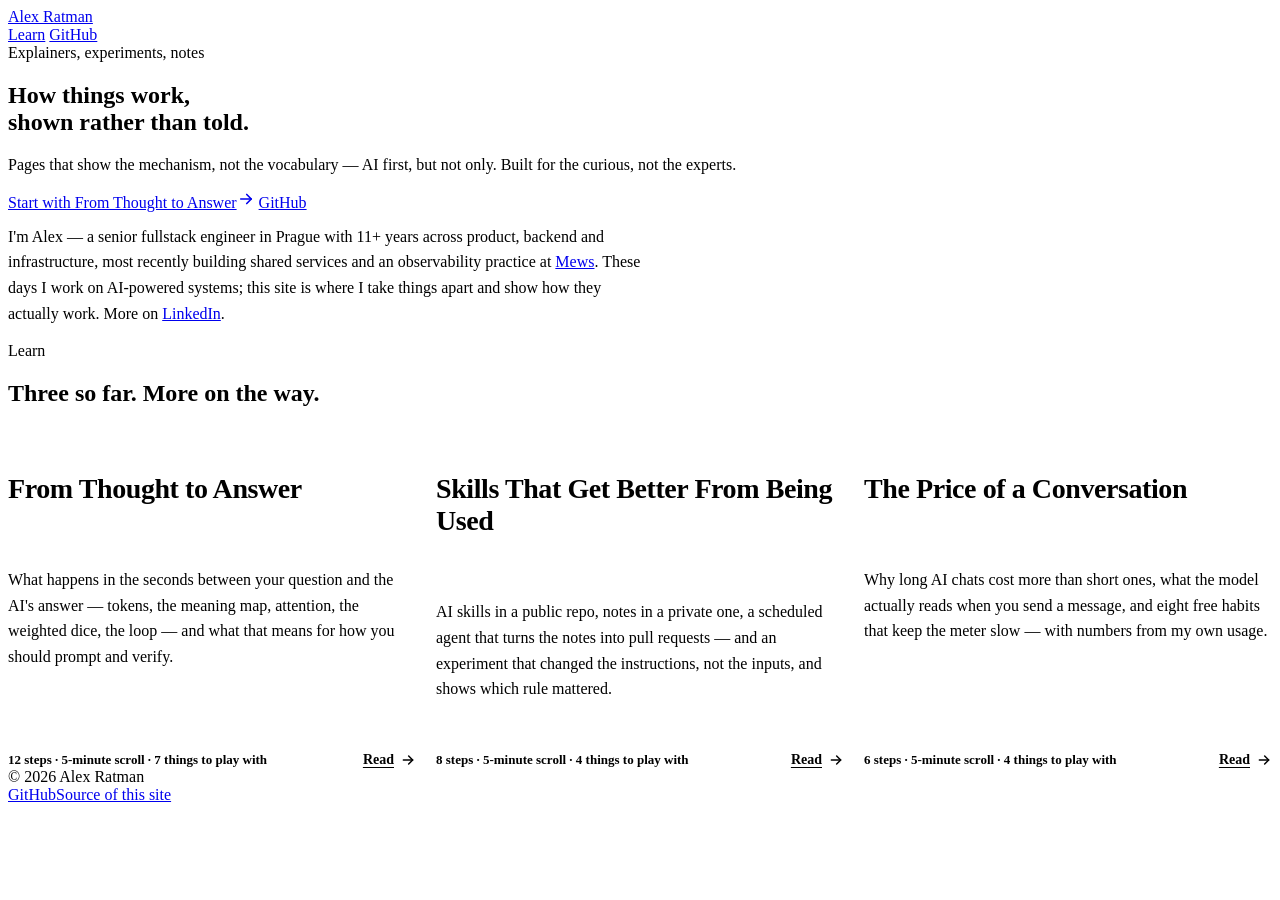
==== pages/index.html @ ad0e79e8 "List the new explainer on the landing and Learn pages; add the "Keep reading" component Third card r" ====
<!doctype html>
<html lang="en">
<head>
<meta charset="utf-8">
<meta name="viewport" content="width=device-width, initial-scale=1">
<title>Alex Ratman</title>
<meta name="description" content="How things work, shown rather than told — interactive explainers, experiments and notes by Alex Ratman. AI is one of the topics, not the only one.">
<link rel="canonical" href="https://alexratman.com/">
<meta property="og:type" content="website">
<meta property="og:title" content="Alex Ratman">
<meta property="og:description" content="How things work, shown rather than told — interactive explainers, experiments and notes. AI is one of the topics, not the only one.">
<meta property="og:url" content="https://alexratman.com/">
<meta property="og:site_name" content="Alex Ratman">
<meta property="og:image" content="https://alexratman.com/assets/og/home.png">
<meta property="og:image:width" content="1200">
<meta property="og:image:height" content="630">
<meta property="og:image:alt" content="alexratman.com — how things work, shown rather than told">
<meta name="twitter:card" content="summary_large_image">
<meta name="twitter:image" content="https://alexratman.com/assets/og/home.png">
<meta name="theme-color" content="#FFFFFF">
<link rel="icon" href="/favicon.svg" type="image/svg+xml">
<link rel="stylesheet" href="/assets/fonts.css">
<link rel="stylesheet" href="/assets/site.css">
<style>
  .learn-grid { display: grid; grid-template-columns: repeat(auto-fit, minmax(300px, 1fr)); gap: 20px; }
  .learn-card { display: flex; flex-direction: column; gap: 18px; text-decoration: none; color: inherit; transition: border-color 0.15s; }
  .learn-card:hover { border-color: var(--ink); color: inherit; }
  .learn-card h3 { font-size: 28px; line-height: 1.15; letter-spacing: -0.015em; }
  .learn-card p { font-size: 16px; line-height: 1.6; color: var(--muted); }
  .learn-card__foot { margin-top: auto; display: flex; justify-content: space-between; align-items: center; gap: 12px; flex-wrap: wrap; border-top: 1px solid var(--line); padding-top: 16px; }
  .learn-card__meta { font-size: 13px; font-weight: 600; color: var(--muted); }
  .learn-card__cta { display: inline-flex; align-items: center; gap: 6px; font-size: 14px; font-weight: 700; color: var(--ink); text-decoration: underline; text-underline-offset: 3px; }
  .learn-card:hover .learn-card__cta { color: var(--red); }
  .hero__about { font-size: 16px; line-height: 1.6; color: var(--muted); max-width: 640px; margin-top: 12px; }
  .learn-card--soon { justify-content: center; color: var(--muted); }
  .learn-card--soon h3 { color: var(--muted); }
  @media (max-width: 720px) { .learn-card h3 { font-size: 24px; } }
</style>
</head>
<body>

<header class="site-nav">
  <a class="site-nav__brand" href="/">Alex Ratman</a>
  <nav class="site-nav__links" aria-label="Site">
    <a href="/learn/">Learn</a>
    <a href="https://github.com/alexratmanpl" rel="me">GitHub</a>
  </nav>
</header>

<main>
  <section class="hero hero--landing">
    <div class="hero__inner">
      <div class="rule" aria-hidden="true"></div>
      <div class="label">Explainers, experiments, notes</div>
      <h1>How things work,<br>shown rather than told.</h1>
      <p class="lead hero__lead">Pages that show the mechanism, not the vocabulary — AI first, but not only. Built for the curious, not the experts.</p>
      <div class="row" style="margin-top:8px">
        <a class="btn btn--lg" href="/learn/from-thought-to-answer/"><span>Start with From Thought to Answer</span><svg width="18" height="18" viewBox="0 0 24 24" fill="none" stroke="currentColor" stroke-width="2.2" stroke-linecap="round" stroke-linejoin="round" aria-hidden="true"><path d="M5 12h14"/><path d="M13 6l6 6-6 6"/></svg></a>
        <a class="btn btn--secondary btn--lg" href="https://github.com/alexratmanpl" rel="me">GitHub</a>
      </div>
      <p class="hero__about">I'm Alex — a senior fullstack engineer in Prague with 11+ years across product, backend and infrastructure, most recently building shared services and an observability practice at <a href="https://www.mews.com/" rel="noopener">Mews</a>. These days I work on AI-powered systems; this site is where I take things apart and show how they actually work. More on <a href="https://www.linkedin.com/in/alexratman" rel="me noopener">LinkedIn</a>.</p>
    </div>
  </section>

  <section class="section section--alt section--landing" id="learn">
    <div class="wrap wrap--landing stack" style="gap:32px;margin-inline:0">
      <div class="stack stack--tight">
        <div class="label">Learn</div>
        <h2>Three so far. More on the way.</h2>
      </div>
      <div class="learn-grid">
        <a class="card learn-card" href="/learn/from-thought-to-answer/">
          <div class="steps" aria-hidden="true"><div class="steps__seg"></div><div class="steps__seg"></div><div class="steps__seg"></div><div class="steps__seg"></div><div class="steps__seg"></div><div class="steps__seg"></div><div class="steps__seg"></div><div class="steps__seg"></div><div class="steps__seg"></div><div class="steps__seg"></div><div class="steps__seg"></div><div class="steps__seg"></div></div>
          <h3>From Thought to Answer</h3>
          <p>What happens in the seconds between your question and the AI's answer — tokens, the meaning map, attention, the weighted dice, the loop — and what that means for how you should prompt and verify.</p>
          <div class="learn-card__foot">
            <span class="learn-card__meta">12 steps · 5-minute scroll · 7 things to play with</span>
            <span class="learn-card__cta">Read <svg width="16" height="16" viewBox="0 0 24 24" fill="none" stroke="currentColor" stroke-width="2.2" stroke-linecap="round" stroke-linejoin="round" aria-hidden="true"><path d="M5 12h14"/><path d="M13 6l6 6-6 6"/></svg></span>
          </div>
        </a>
        <a class="card learn-card" href="/learn/self-improving-skills/">
          <div class="steps" aria-hidden="true"><div class="steps__seg"></div><div class="steps__seg"></div><div class="steps__seg"></div><div class="steps__seg"></div><div class="steps__seg"></div><div class="steps__seg"></div><div class="steps__seg"></div><div class="steps__seg"></div></div>
          <h3>Skills That Get Better From Being Used</h3>
          <p>AI skills in a public repo, notes in a private one, a scheduled agent that turns the notes into pull requests — and an experiment that changed the instructions, not the inputs, and shows which rule mattered.</p>
          <div class="learn-card__foot">
            <span class="learn-card__meta">8 steps · 5-minute scroll · 4 things to play with</span>
            <span class="learn-card__cta">Read <svg width="16" height="16" viewBox="0 0 24 24" fill="none" stroke="currentColor" stroke-width="2.2" stroke-linecap="round" stroke-linejoin="round" aria-hidden="true"><path d="M5 12h14"/><path d="M13 6l6 6-6 6"/></svg></span>
          </div>
        </a>
        <a class="card learn-card" href="/learn/price-of-a-conversation/">
          <div class="steps" aria-hidden="true"><div class="steps__seg"></div><div class="steps__seg"></div><div class="steps__seg"></div><div class="steps__seg"></div><div class="steps__seg"></div><div class="steps__seg"></div></div>
          <h3>The Price of a Conversation</h3>
          <p>Why long AI chats cost more than short ones, what the model actually reads when you send a message, and eight free habits that keep the meter slow — with numbers from my own usage.</p>
          <div class="learn-card__foot">
            <span class="learn-card__meta">6 steps · 5-minute scroll · 4 things to play with</span>
            <span class="learn-card__cta">Read <svg width="16" height="16" viewBox="0 0 24 24" fill="none" stroke="currentColor" stroke-width="2.2" stroke-linecap="round" stroke-linejoin="round" aria-hidden="true"><path d="M5 12h14"/><path d="M13 6l6 6-6 6"/></svg></span>
          </div>
        </a>
      </div>
    </div>
  </section>
</main>

<footer class="site-footer">
  <div>© 2026 Alex Ratman</div>
  <div class="site-footer__links"><a href="https://github.com/alexratmanpl" rel="me">GitHub</a><a href="https://github.com/alexratmanpl/alexratman">Source of this site</a></div>
</footer>

</body>
</html>
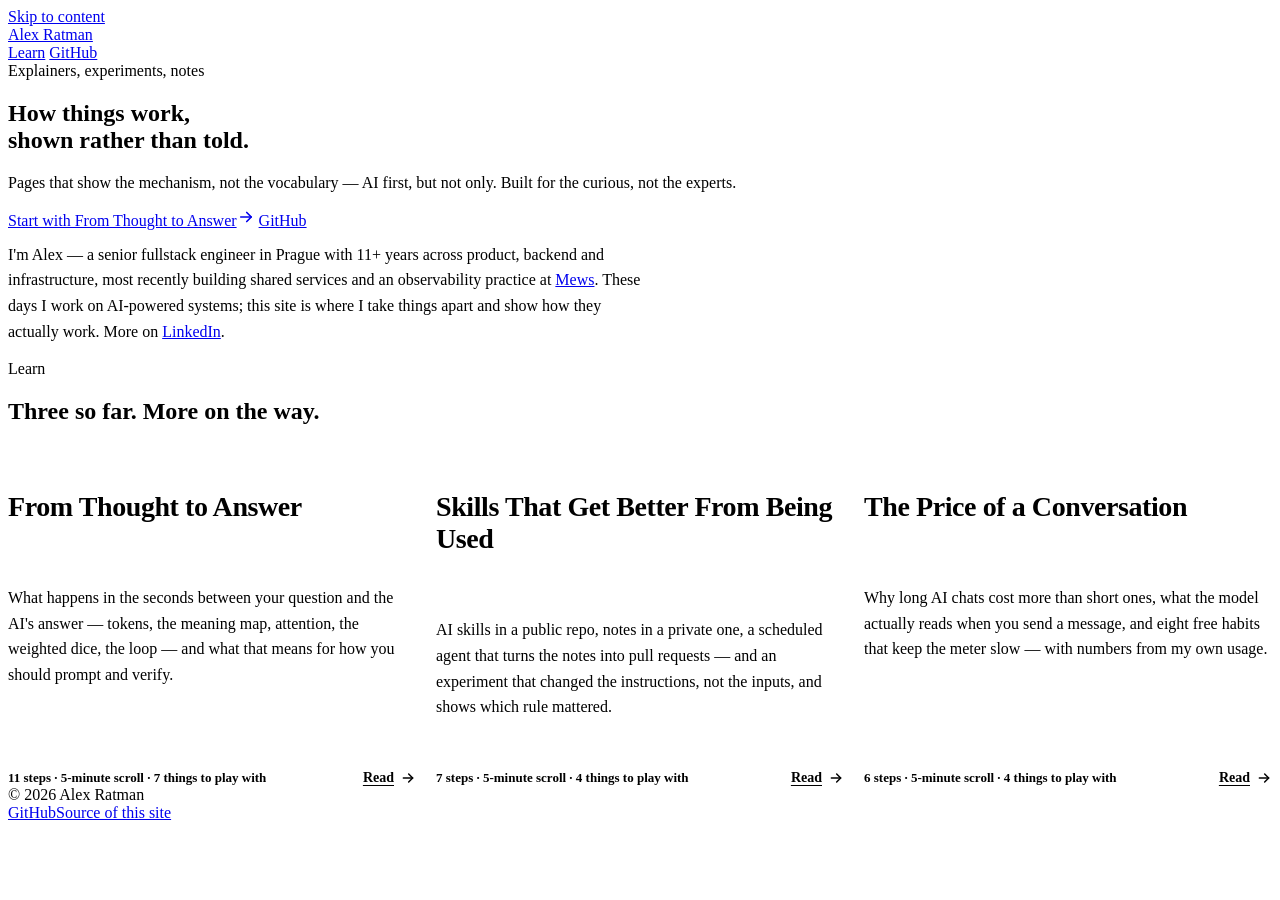
==== commit 218e5460: "Cards: count steps without the hero; skip link; Learn headings Steps now mean "sections after the he" ====
--- a/pages/index.html
+++ b/pages/index.html
@@ -38,6 +38,7 @@
 </style>
 </head>
 <body>
+<a class="skip-link" href="#main">Skip to content</a>
 
 <header class="site-nav">
   <a class="site-nav__brand" href="/">Alex Ratman</a>
@@ -47,7 +48,7 @@
   </nav>
 </header>
 
-<main>
+<main id="main">
   <section class="hero hero--landing">
     <div class="hero__inner">
       <div class="rule" aria-hidden="true"></div>
@@ -70,20 +71,20 @@
       </div>
       <div class="learn-grid">
         <a class="card learn-card" href="/learn/from-thought-to-answer/">
-          <div class="steps" aria-hidden="true"><div class="steps__seg"></div><div class="steps__seg"></div><div class="steps__seg"></div><div class="steps__seg"></div><div class="steps__seg"></div><div class="steps__seg"></div><div class="steps__seg"></div><div class="steps__seg"></div><div class="steps__seg"></div><div class="steps__seg"></div><div class="steps__seg"></div><div class="steps__seg"></div></div>
+          <div class="steps" aria-hidden="true"><div class="steps__seg"></div><div class="steps__seg"></div><div class="steps__seg"></div><div class="steps__seg"></div><div class="steps__seg"></div><div class="steps__seg"></div><div class="steps__seg"></div><div class="steps__seg"></div><div class="steps__seg"></div><div class="steps__seg"></div><div class="steps__seg"></div></div>
           <h3>From Thought to Answer</h3>
           <p>What happens in the seconds between your question and the AI's answer — tokens, the meaning map, attention, the weighted dice, the loop — and what that means for how you should prompt and verify.</p>
           <div class="learn-card__foot">
-            <span class="learn-card__meta">12 steps · 5-minute scroll · 7 things to play with</span>
+            <span class="learn-card__meta">11 steps · 5-minute scroll · 7 things to play with</span>
             <span class="learn-card__cta">Read <svg width="16" height="16" viewBox="0 0 24 24" fill="none" stroke="currentColor" stroke-width="2.2" stroke-linecap="round" stroke-linejoin="round" aria-hidden="true"><path d="M5 12h14"/><path d="M13 6l6 6-6 6"/></svg></span>
           </div>
         </a>
         <a class="card learn-card" href="/learn/self-improving-skills/">
-          <div class="steps" aria-hidden="true"><div class="steps__seg"></div><div class="steps__seg"></div><div class="steps__seg"></div><div class="steps__seg"></div><div class="steps__seg"></div><div class="steps__seg"></div><div class="steps__seg"></div><div class="steps__seg"></div></div>
+          <div class="steps" aria-hidden="true"><div class="steps__seg"></div><div class="steps__seg"></div><div class="steps__seg"></div><div class="steps__seg"></div><div class="steps__seg"></div><div class="steps__seg"></div><div class="steps__seg"></div></div>
           <h3>Skills That Get Better From Being Used</h3>
           <p>AI skills in a public repo, notes in a private one, a scheduled agent that turns the notes into pull requests — and an experiment that changed the instructions, not the inputs, and shows which rule mattered.</p>
           <div class="learn-card__foot">
-            <span class="learn-card__meta">8 steps · 5-minute scroll · 4 things to play with</span>
+            <span class="learn-card__meta">7 steps · 5-minute scroll · 4 things to play with</span>
             <span class="learn-card__cta">Read <svg width="16" height="16" viewBox="0 0 24 24" fill="none" stroke="currentColor" stroke-width="2.2" stroke-linecap="round" stroke-linejoin="round" aria-hidden="true"><path d="M5 12h14"/><path d="M13 6l6 6-6 6"/></svg></span>
           </div>
         </a>
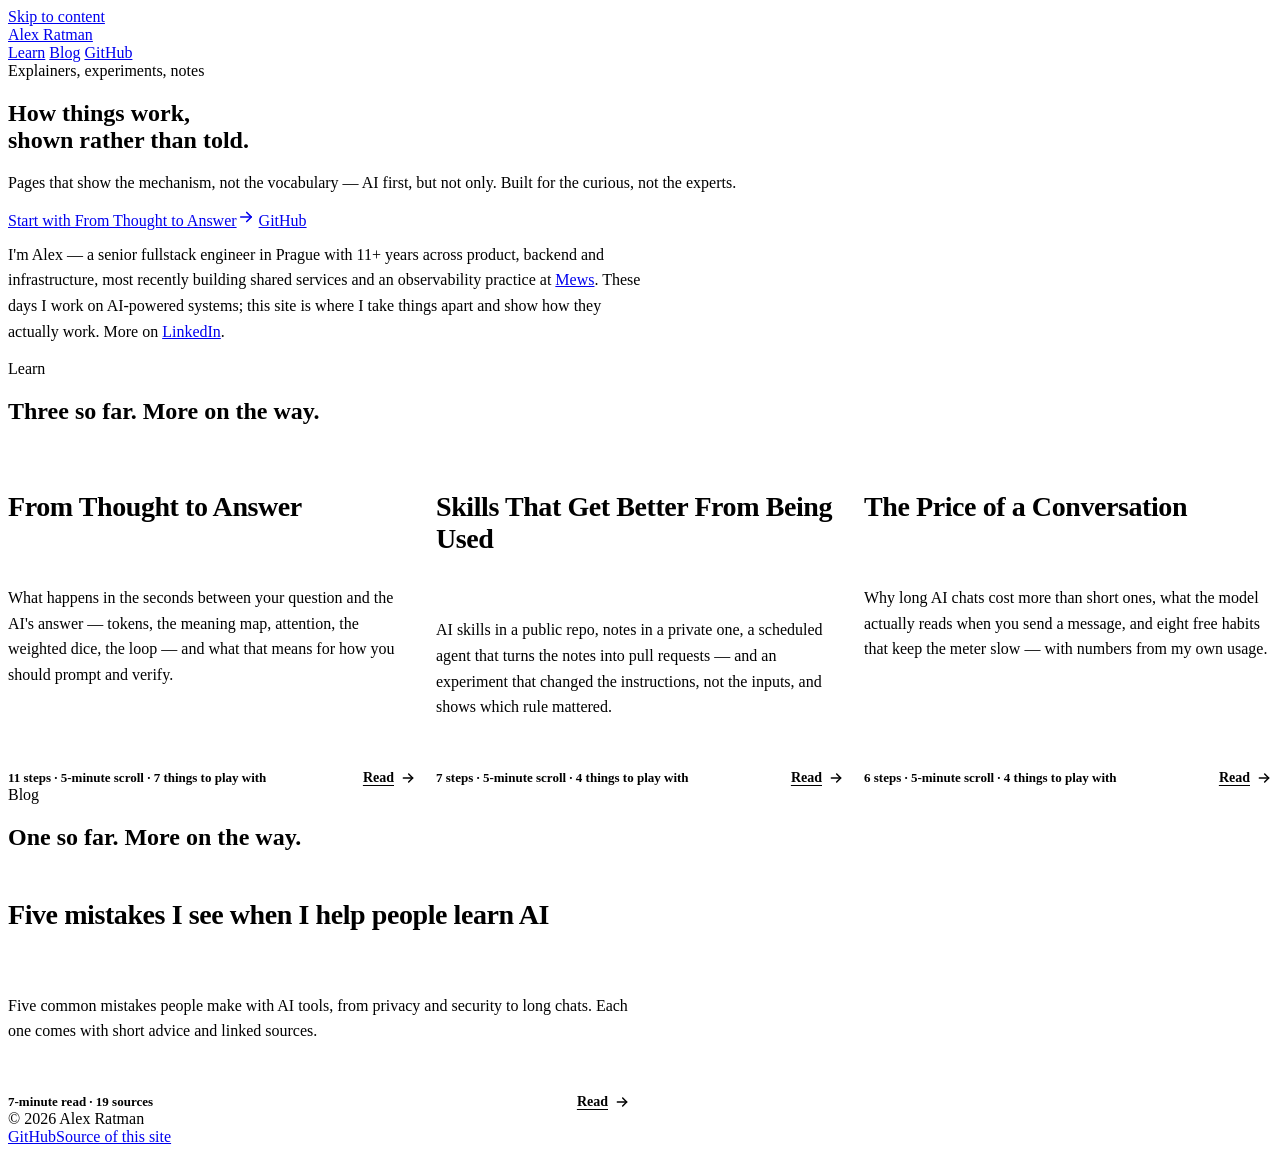
==== commit 06e2cea0: "Home page: add the Blog link and a Blog section under Learn The nav gains Blog. A second section, af" ====
--- a/pages/index.html
+++ b/pages/index.html
@@ -23,6 +23,7 @@
 <link rel="stylesheet" href="/assets/site.css">
 <style>
   .learn-grid { display: grid; grid-template-columns: repeat(auto-fit, minmax(300px, 1fr)); gap: 20px; }
+  .learn-grid--blog { grid-template-columns: repeat(auto-fill, minmax(min(420px, 100%), 1fr)); }
   .learn-card { display: flex; flex-direction: column; gap: 18px; text-decoration: none; color: inherit; transition: border-color 0.15s; }
   .learn-card:hover { border-color: var(--ink); color: inherit; }
   .learn-card h3 { font-size: 28px; line-height: 1.15; letter-spacing: -0.015em; }
@@ -44,6 +45,7 @@
   <a class="site-nav__brand" href="/">Alex Ratman</a>
   <nav class="site-nav__links" aria-label="Site">
     <a href="/learn/">Learn</a>
+    <a href="/blog/">Blog</a>
     <a href="https://github.com/alexratmanpl" rel="me">GitHub</a>
   </nav>
 </header>
@@ -100,6 +102,25 @@
       </div>
     </div>
   </section>
+
+  <section class="section section--landing" id="blog">
+    <div class="wrap wrap--landing stack" style="gap:32px;margin-inline:0">
+      <div class="stack stack--tight">
+        <div class="label">Blog</div>
+        <h2>One so far. More on the way.</h2>
+      </div>
+      <div class="learn-grid learn-grid--blog">
+        <a class="card learn-card" href="/blog/five-mistakes-i-see-when-i-help-people-learn-ai/">
+          <h3>Five mistakes I see when I help people learn AI</h3>
+          <p>Five common mistakes people make with AI tools, from privacy and security to long chats. Each one comes with short advice and linked sources.</p>
+          <div class="learn-card__foot">
+            <span class="learn-card__meta">7-minute read · 19 sources</span>
+            <span class="learn-card__cta">Read <svg width="16" height="16" viewBox="0 0 24 24" fill="none" stroke="currentColor" stroke-width="2.2" stroke-linecap="round" stroke-linejoin="round" aria-hidden="true"><path d="M5 12h14"/><path d="M13 6l6 6-6 6"/></svg></span>
+          </div>
+        </a>
+      </div>
+    </div>
+  </section>
 </main>
 
 <footer class="site-footer">
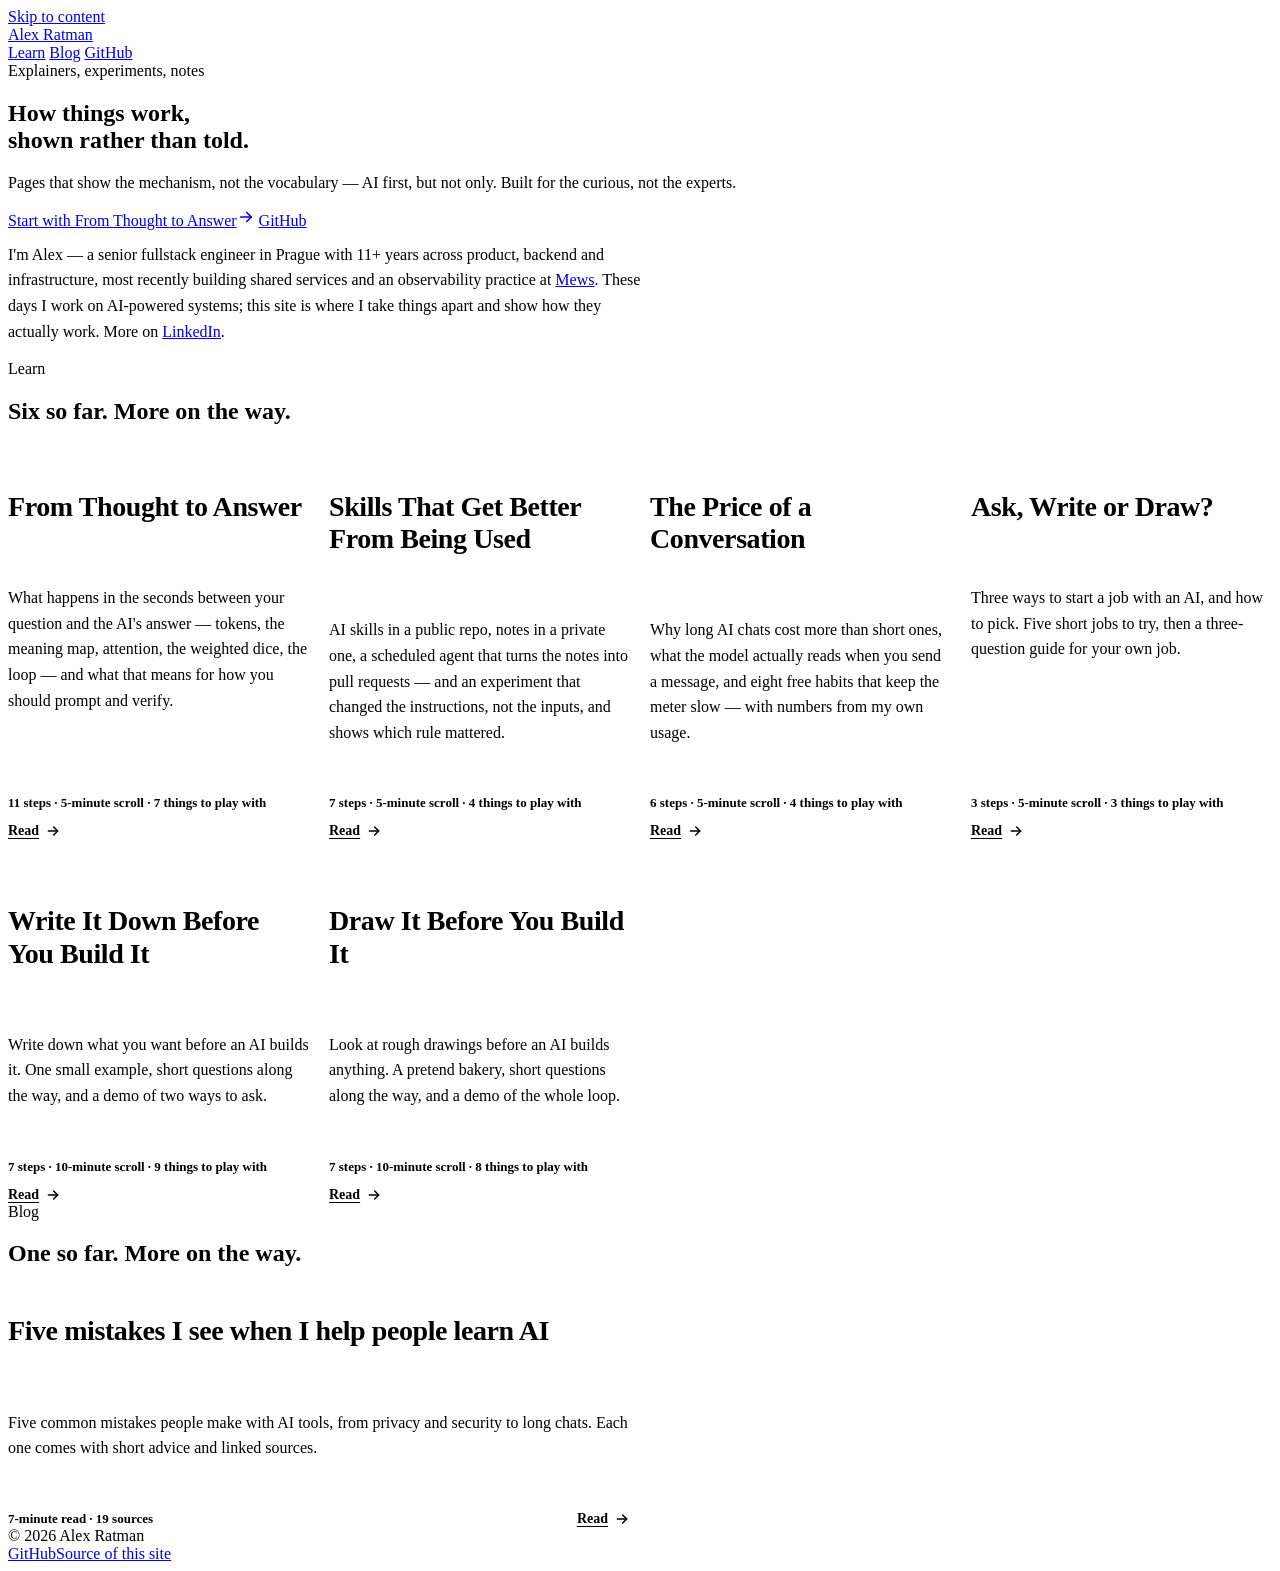
==== commit 7b71eabd: "Add pages: home page" ====
--- a/pages/index.html
+++ b/pages/index.html
@@ -69,7 +69,7 @@
     <div class="wrap wrap--landing stack" style="gap:32px;margin-inline:0">
       <div class="stack stack--tight">
         <div class="label">Learn</div>
-        <h2>Three so far. More on the way.</h2>
+        <h2>Six so far. More on the way.</h2>
       </div>
       <div class="learn-grid">
         <a class="card learn-card" href="/learn/from-thought-to-answer/">
@@ -99,6 +99,33 @@
             <span class="learn-card__cta">Read <svg width="16" height="16" viewBox="0 0 24 24" fill="none" stroke="currentColor" stroke-width="2.2" stroke-linecap="round" stroke-linejoin="round" aria-hidden="true"><path d="M5 12h14"/><path d="M13 6l6 6-6 6"/></svg></span>
           </div>
         </a>
+        <a class="card learn-card" href="/learn/ask-write-or-draw/">
+          <div class="steps" aria-hidden="true"><div class="steps__seg"></div><div class="steps__seg"></div><div class="steps__seg"></div></div>
+          <h3>Ask, Write or Draw?</h3>
+          <p>Three ways to start a job with an AI, and how to pick. Five short jobs to try, then a three-question guide for your own job.</p>
+          <div class="learn-card__foot">
+            <span class="learn-card__meta">3 steps · 5-minute scroll · 3 things to play with</span>
+            <span class="learn-card__cta">Read <svg width="16" height="16" viewBox="0 0 24 24" fill="none" stroke="currentColor" stroke-width="2.2" stroke-linecap="round" stroke-linejoin="round" aria-hidden="true"><path d="M5 12h14"/><path d="M13 6l6 6-6 6"/></svg></span>
+          </div>
+        </a>
+        <a class="card learn-card" href="/learn/spec-driven-development/">
+          <div class="steps" aria-hidden="true"><div class="steps__seg"></div><div class="steps__seg"></div><div class="steps__seg"></div><div class="steps__seg"></div><div class="steps__seg"></div><div class="steps__seg"></div><div class="steps__seg"></div></div>
+          <h3>Write It Down Before You Build It</h3>
+          <p>Write down what you want before an AI builds it. One small example, short questions along the way, and a demo of two ways to ask.</p>
+          <div class="learn-card__foot">
+            <span class="learn-card__meta">7 steps · 10-minute scroll · 9 things to play with</span>
+            <span class="learn-card__cta">Read <svg width="16" height="16" viewBox="0 0 24 24" fill="none" stroke="currentColor" stroke-width="2.2" stroke-linecap="round" stroke-linejoin="round" aria-hidden="true"><path d="M5 12h14"/><path d="M13 6l6 6-6 6"/></svg></span>
+          </div>
+        </a>
+        <a class="card learn-card" href="/learn/design-first/">
+          <div class="steps" aria-hidden="true"><div class="steps__seg"></div><div class="steps__seg"></div><div class="steps__seg"></div><div class="steps__seg"></div><div class="steps__seg"></div><div class="steps__seg"></div><div class="steps__seg"></div></div>
+          <h3>Draw It Before You Build It</h3>
+          <p>Look at rough drawings before an AI builds anything. A pretend bakery, short questions along the way, and a demo of the whole loop.</p>
+          <div class="learn-card__foot">
+            <span class="learn-card__meta">7 steps · 10-minute scroll · 8 things to play with</span>
+            <span class="learn-card__cta">Read <svg width="16" height="16" viewBox="0 0 24 24" fill="none" stroke="currentColor" stroke-width="2.2" stroke-linecap="round" stroke-linejoin="round" aria-hidden="true"><path d="M5 12h14"/><path d="M13 6l6 6-6 6"/></svg></span>
+          </div>
+        </a>
       </div>
     </div>
   </section>
@@ -110,7 +137,7 @@
         <h2>One so far. More on the way.</h2>
       </div>
       <div class="learn-grid learn-grid--blog">
-        <a class="card learn-card" href="/blog/five-mistakes-i-see-when-i-help-people-learn-ai/">
+        <a class="card learn-card" href="/blog/five-mistakes-learning-ai/">
           <h3>Five mistakes I see when I help people learn AI</h3>
           <p>Five common mistakes people make with AI tools, from privacy and security to long chats. Each one comes with short advice and linked sources.</p>
           <div class="learn-card__foot">
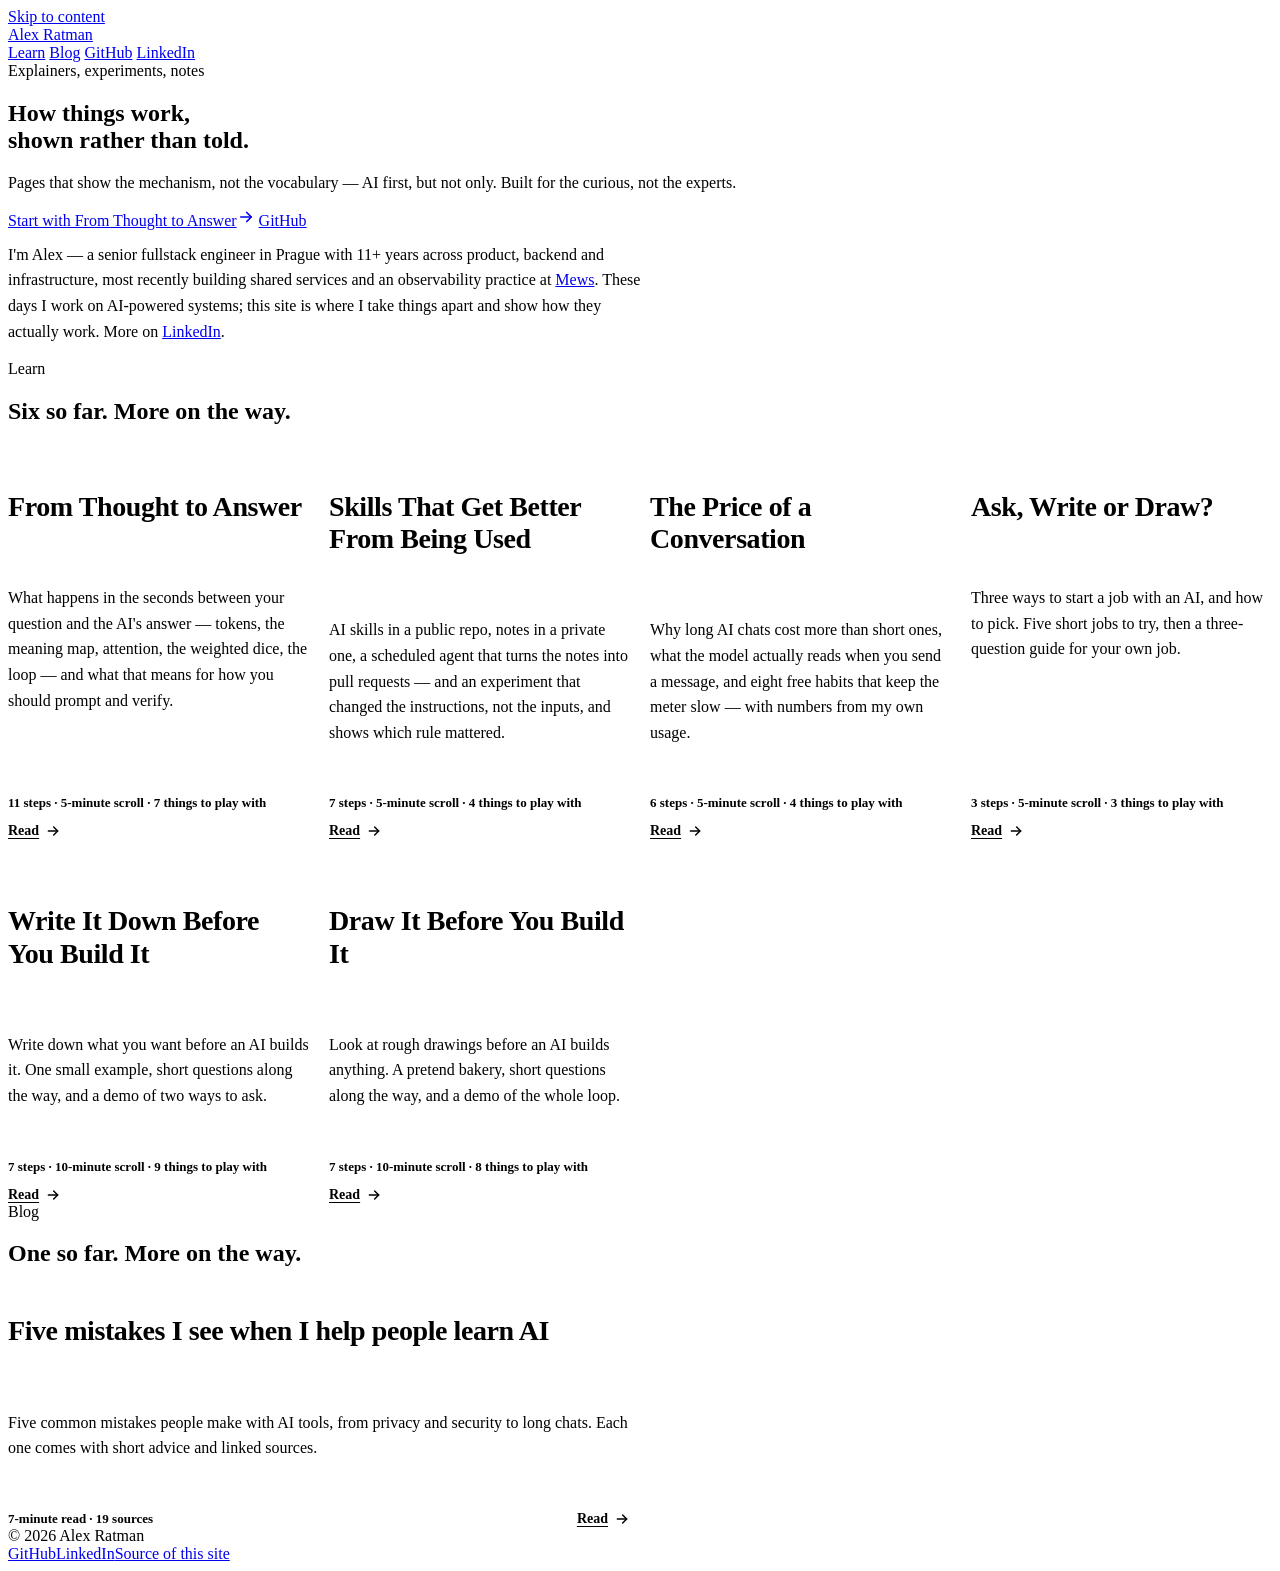
==== commit bcb08caf: "Add LinkedIn to the header and footer of the home page Co-Authored-By: Claude Sonnet 5.5 <noreply@an" ====
--- a/pages/index.html
+++ b/pages/index.html
@@ -1,5 +1,5 @@
 <!doctype html>
-<html lang="en">
+<html lang="en-GB">
 <head>
 <meta charset="utf-8">
 <meta name="viewport" content="width=device-width, initial-scale=1">
@@ -19,10 +19,11 @@
 <meta name="twitter:image" content="https://alexratman.com/assets/og/home.png">
 <meta name="theme-color" content="#FFFFFF">
 <link rel="icon" href="/favicon.svg" type="image/svg+xml">
+<link rel="preload" href="/assets/fonts/instrument-sans-latin.woff2" as="font" type="font/woff2" crossorigin>
 <link rel="stylesheet" href="/assets/fonts.css">
 <link rel="stylesheet" href="/assets/site.css">
 <style>
-  .learn-grid { display: grid; grid-template-columns: repeat(auto-fit, minmax(300px, 1fr)); gap: 20px; }
+  .learn-grid { display: grid; grid-template-columns: repeat(auto-fit, minmax(min(300px, 100%), 1fr)); gap: 20px; }
   .learn-grid--blog { grid-template-columns: repeat(auto-fill, minmax(min(420px, 100%), 1fr)); }
   .learn-card { display: flex; flex-direction: column; gap: 18px; text-decoration: none; color: inherit; transition: border-color 0.15s; }
   .learn-card:hover { border-color: var(--ink); color: inherit; }
@@ -47,6 +48,7 @@
     <a href="/learn/">Learn</a>
     <a href="/blog/">Blog</a>
     <a href="https://github.com/alexratmanpl" rel="me">GitHub</a>
+    <a href="https://www.linkedin.com/in/alexratman" class="site-nav__extra" rel="me">LinkedIn</a>
   </nav>
 </header>
 
@@ -152,7 +154,7 @@
 
 <footer class="site-footer">
   <div>© 2026 Alex Ratman</div>
-  <div class="site-footer__links"><a href="https://github.com/alexratmanpl" rel="me">GitHub</a><a href="https://github.com/alexratmanpl/alexratman">Source of this site</a></div>
+  <div class="site-footer__links"><a href="https://github.com/alexratmanpl" rel="me">GitHub</a><a href="https://www.linkedin.com/in/alexratman" rel="me">LinkedIn</a><a href="https://github.com/alexratmanpl/alexratman">Source of this site</a></div>
 </footer>
 
 </body>
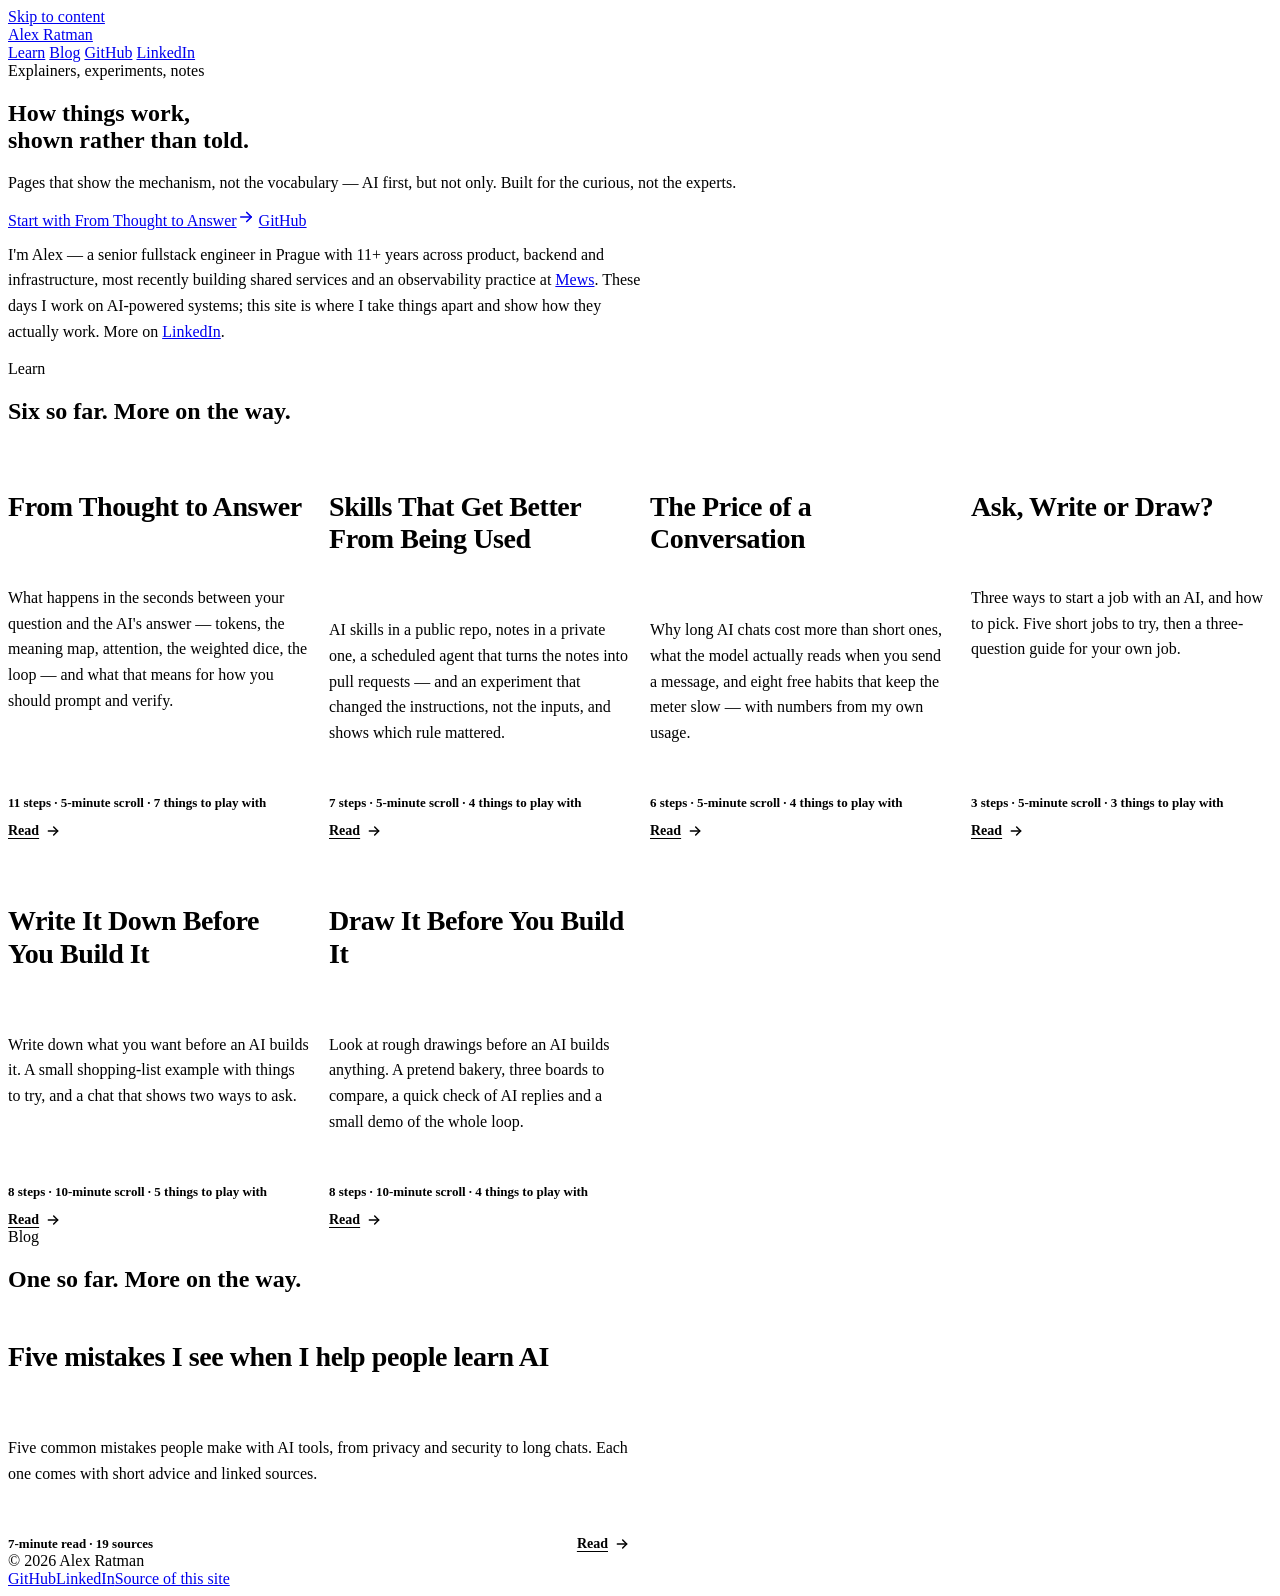
==== commit 60696298: "Guide pages, part 2: README and home page Co-Authored-By: Claude Sonnet 5.5 <noreply@anthropic.com>" ====
--- a/pages/index.html
+++ b/pages/index.html
@@ -111,20 +111,20 @@
           </div>
         </a>
         <a class="card learn-card" href="/learn/spec-driven-development/">
-          <div class="steps" aria-hidden="true"><div class="steps__seg"></div><div class="steps__seg"></div><div class="steps__seg"></div><div class="steps__seg"></div><div class="steps__seg"></div><div class="steps__seg"></div><div class="steps__seg"></div></div>
+          <div class="steps" aria-hidden="true"><div class="steps__seg"></div><div class="steps__seg"></div><div class="steps__seg"></div><div class="steps__seg"></div><div class="steps__seg"></div><div class="steps__seg"></div><div class="steps__seg"></div><div class="steps__seg"></div></div>
           <h3>Write It Down Before You Build It</h3>
-          <p>Write down what you want before an AI builds it. One small example, short questions along the way, and a demo of two ways to ask.</p>
+          <p>Write down what you want before an AI builds it. A small shopping-list example with things to try, and a chat that shows two ways to ask.</p>
           <div class="learn-card__foot">
-            <span class="learn-card__meta">7 steps · 10-minute scroll · 9 things to play with</span>
+            <span class="learn-card__meta">8 steps · 10-minute scroll · 5 things to play with</span>
             <span class="learn-card__cta">Read <svg width="16" height="16" viewBox="0 0 24 24" fill="none" stroke="currentColor" stroke-width="2.2" stroke-linecap="round" stroke-linejoin="round" aria-hidden="true"><path d="M5 12h14"/><path d="M13 6l6 6-6 6"/></svg></span>
           </div>
         </a>
         <a class="card learn-card" href="/learn/design-first/">
-          <div class="steps" aria-hidden="true"><div class="steps__seg"></div><div class="steps__seg"></div><div class="steps__seg"></div><div class="steps__seg"></div><div class="steps__seg"></div><div class="steps__seg"></div><div class="steps__seg"></div></div>
+          <div class="steps" aria-hidden="true"><div class="steps__seg"></div><div class="steps__seg"></div><div class="steps__seg"></div><div class="steps__seg"></div><div class="steps__seg"></div><div class="steps__seg"></div><div class="steps__seg"></div><div class="steps__seg"></div></div>
           <h3>Draw It Before You Build It</h3>
-          <p>Look at rough drawings before an AI builds anything. A pretend bakery, short questions along the way, and a demo of the whole loop.</p>
+          <p>Look at rough drawings before an AI builds anything. A pretend bakery, three boards to compare, a quick check of AI replies and a small demo of the whole loop.</p>
           <div class="learn-card__foot">
-            <span class="learn-card__meta">7 steps · 10-minute scroll · 8 things to play with</span>
+            <span class="learn-card__meta">8 steps · 10-minute scroll · 4 things to play with</span>
             <span class="learn-card__cta">Read <svg width="16" height="16" viewBox="0 0 24 24" fill="none" stroke="currentColor" stroke-width="2.2" stroke-linecap="round" stroke-linejoin="round" aria-hidden="true"><path d="M5 12h14"/><path d="M13 6l6 6-6 6"/></svg></span>
           </div>
         </a>
